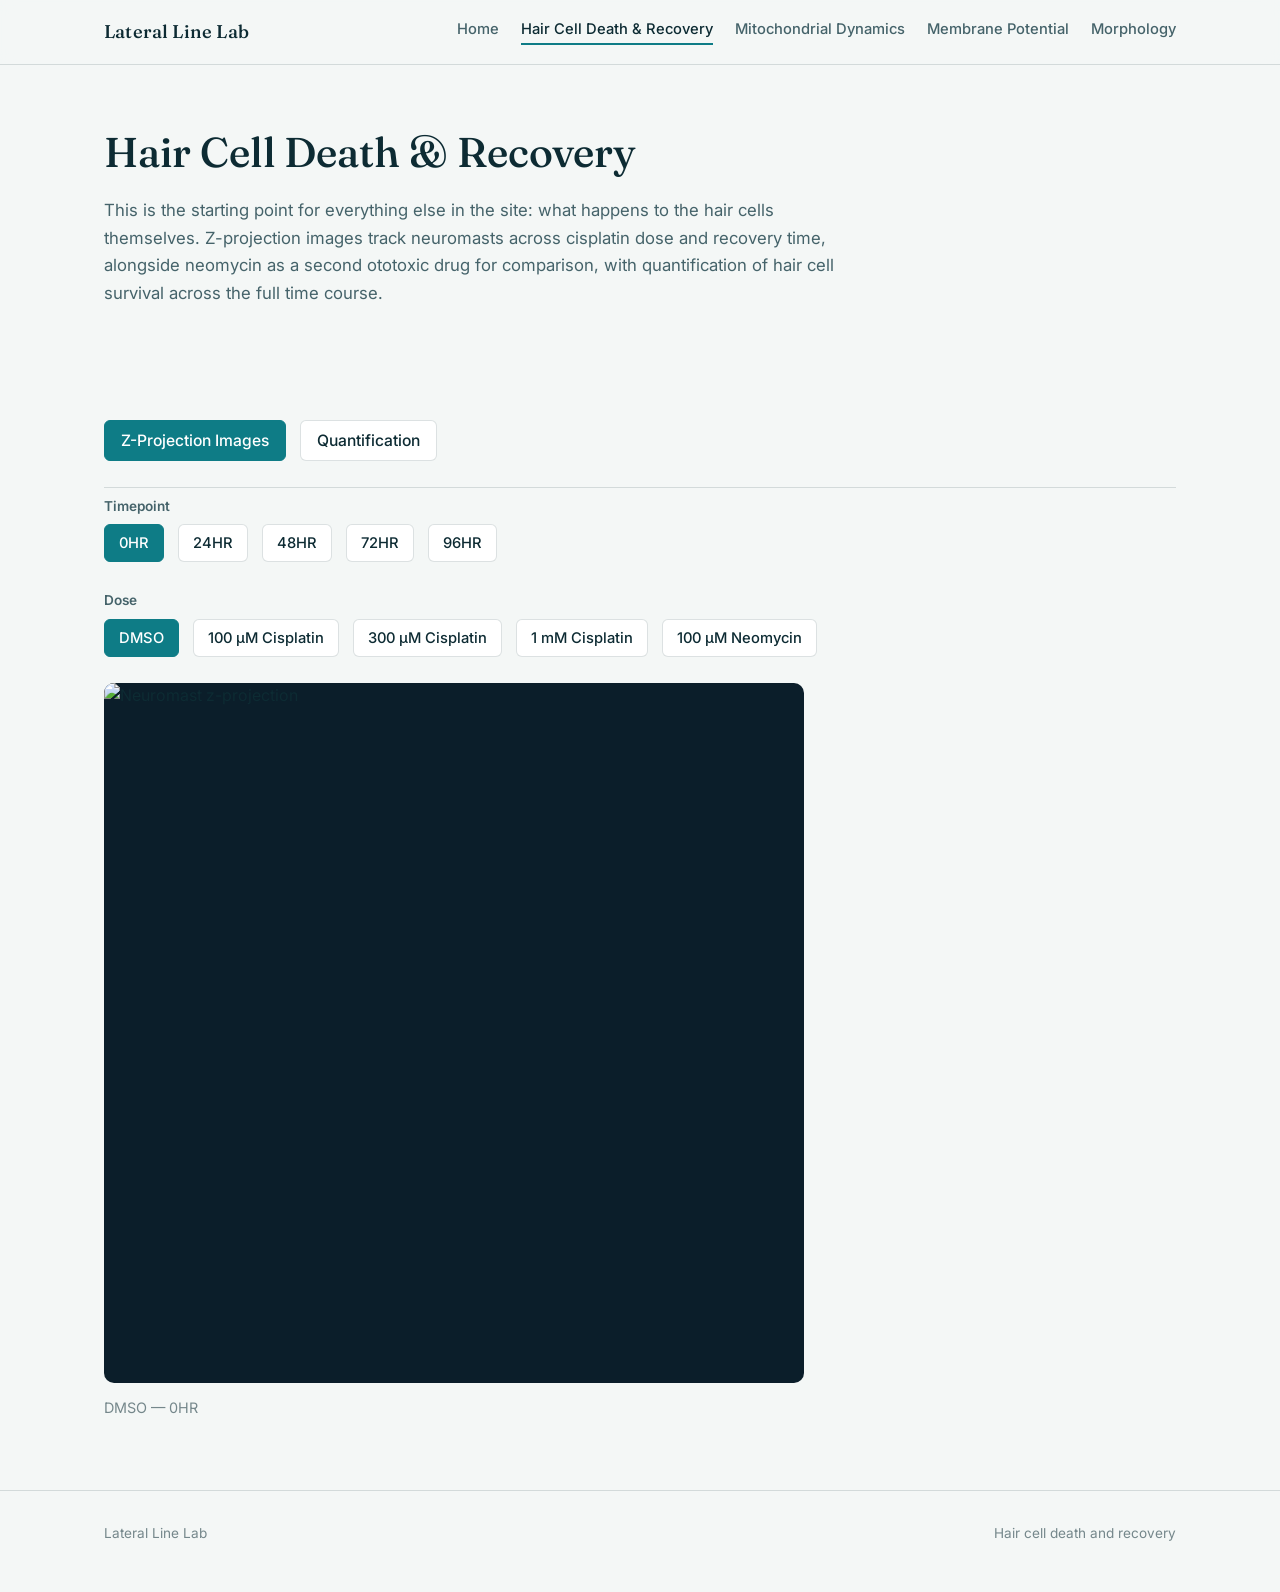
==== hair-cell-death-recovery.html @ 72f88b60 "Adding TMRE assets" ====
<!DOCTYPE html>
<html lang="en">
<head>
<meta charset="UTF-8" />
<meta name="viewport" content="width=device-width, initial-scale=1" />
<title>Hair Cell Death &amp; Recovery — Lateral Line Lab</title>
<link rel="stylesheet" href="css/style.css" />
<style>
  .hc-image-frame {
    max-width: 700px;
    aspect-ratio: 1 / 1;
    background: var(--color-deep);
    border-radius: 10px;
    overflow: hidden;
    display: flex;
    align-items: center;
    justify-content: center;
  }

  .hc-image-frame img {
    width: 100%;
    height: 100%;
    object-fit: contain;
  }

  .hc-caption {
    margin-top: 14px;
    font-size: 0.9rem;
    color: var(--color-ink-faint);
  }

  .quant-image {
    max-width: 800px;
  }

  .quant-image img {
    width: 100%;
    border-radius: 10px;
  }
</style>
</head>
<body>

<div id="site-header"></div>

<section class="page-hero">
  <div class="wrap">
    <h1>Hair Cell Death &amp; Recovery</h1>
    <p class="page-lede">
      This is the starting point for everything else in the site: what happens to the hair
      cells themselves. Z-projection images track neuromasts across cisplatin dose and
      recovery time, alongside neomycin as a second ototoxic drug for comparison, with
      quantification of hair cell survival across the full time course.
    </p>
  </div>
</section>

<section class="section">
  <div class="wrap">

    <div class="tab-bar" id="main-tabs">
      <button class="ctrl active" data-tab="images">Z-Projection Images</button>
      <button class="ctrl" data-tab="quant">Quantification</button>
    </div>

    <!-- ===================== Z-PROJECTION IMAGES ===================== -->
    <div class="tab-panel" id="panel-images">

      <div class="control-label">Timepoint</div>
      <div class="sub-tab-bar" id="image-timepoint-buttons"></div>

      <div class="control-label">Dose</div>
      <div class="sub-tab-bar" id="image-dose-buttons"></div>

      <div class="hc-image-frame">
        <img id="hc-image" src="" alt="Neuromast z-projection" />
      </div>
      <div class="hc-caption" id="hc-image-caption"></div>

    </div>

    <!-- ===================== QUANTIFICATION ===================== -->
    <div class="tab-panel" id="panel-quant" style="display:none;">

      <div class="quant-image">
        <img src="assets/hair-cell-death-recovery/images/quantification.png" alt="Quantification of hair cell survival across dose and timepoint" />
      </div>

      <div class="info-box">
        <h3>Quantification</h3>
        <p>
          Hair cell counts per neuromast across cisplatin and neomycin doses and recovery
          timepoints, normalized to control.
        </p>
      </div>

    </div>

  </div>
</section>

<div id="site-footer">
  <div class="wrap">
    <span>Lateral Line Lab</span>
    <span>Hair cell death and recovery</span>
  </div>
</div>

<script src="js/nav.js"></script>
<script>
/* ============================================================
   Config
   ============================================================ */

const TIMEPOINTS = ['0HR', '24HR', '48HR', '72HR', '96HR'];

const DOSES = [
  { key: 'dmso', label: 'DMSO' },
  { key: '100cis', label: '100 µM Cisplatin' },
  { key: '300cis', label: '300 µM Cisplatin' },
  { key: '1mmcis', label: '1 mM Cisplatin' },
  { key: '100neo', label: '100 µM Neomycin' },
];

const IMAGE_BASE = 'assets/hair-cell-death-recovery/images';

function imagePath(tp, doseKey) {
  return `${IMAGE_BASE}/${tp}_${doseKey}_zproj.png`;
}

/* ============================================================
   Main tabs
   ============================================================ */

const mainTabButtons = document.querySelectorAll('#main-tabs button');
const panels = {
  images: document.getElementById('panel-images'),
  quant: document.getElementById('panel-quant'),
};

mainTabButtons.forEach((btn) => {
  btn.addEventListener('click', () => {
    mainTabButtons.forEach((b) => b.classList.remove('active'));
    btn.classList.add('active');
    Object.entries(panels).forEach(([key, el]) => {
      el.style.display = key === btn.dataset.tab ? 'block' : 'none';
    });
  });
});

/* ============================================================
   Timepoint / dose controls
   ============================================================ */

const timepointContainer = document.getElementById('image-timepoint-buttons');
const doseContainer = document.getElementById('image-dose-buttons');
const hcImage = document.getElementById('hc-image');
const hcImageCaption = document.getElementById('hc-image-caption');

let currentTimepoint = TIMEPOINTS[0];

TIMEPOINTS.forEach((tp) => {
  const btn = document.createElement('button');
  btn.className = 'ctrl';
  btn.textContent = tp;
  btn.addEventListener('click', () => {
    timepointContainer.querySelectorAll('button').forEach((b) => b.classList.remove('active'));
    btn.classList.add('active');
    currentTimepoint = tp;
    renderDoses();
  });
  timepointContainer.appendChild(btn);
});
timepointContainer.querySelector('button').classList.add('active');

function renderDoses() {
  doseContainer.innerHTML = '';
  DOSES.forEach((dose, idx) => {
    const btn = document.createElement('button');
    btn.className = 'ctrl';
    btn.textContent = dose.label;
    btn.addEventListener('click', () => {
      doseContainer.querySelectorAll('button').forEach((b) => b.classList.remove('active'));
      btn.classList.add('active');
      setImage(currentTimepoint, dose);
    });
    if (idx === 0) btn.classList.add('active');
    doseContainer.appendChild(btn);
  });
  setImage(currentTimepoint, DOSES[0]);
}

function setImage(tp, dose) {
  hcImage.src = imagePath(tp, dose.key);
  hcImageCaption.textContent = `${dose.label} — ${tp}`;
}

renderDoses();
</script>

</body>
</html>
---- css/style.css ----
/* ===================================================
   Lateral Line Lab — shared site styles
   =================================================== */

@import url('https://fonts.googleapis.com/css2?family=Fraunces:opsz,wght@9..144,400;9..144,500;9..144,600&family=Inter:wght@400;500;600&display=swap');

:root {
  --color-bg: #F4F7F6;
  --color-bg-alt: #EAF0EF;
  --color-ink: #0D2B33;
  --color-ink-soft: #45636A;
  --color-ink-faint: rgba(13, 43, 51, 0.55);
  --color-teal: #0E7C86;
  --color-rust: #C1440E;
  --color-green: #4C7A3D;
  --color-gold: #B8873A;
  --color-deep: #0B1E2A;
  --color-deep-text: #DCE8E6;

  --font-display: 'Fraunces', Georgia, serif;
  --font-body: 'Inter', -apple-system, BlinkMacSystemFont, sans-serif;

  --max-width: 1120px;
  --border-soft: rgba(13, 43, 51, 0.14);
}

* { box-sizing: border-box; }

html { scroll-behavior: smooth; }

body {
  margin: 0;
  background: var(--color-bg);
  color: var(--color-ink);
  font-family: var(--font-body);
  font-size: 16px;
  line-height: 1.5;
  -webkit-font-smoothing: antialiased;
}

img { max-width: 100%; display: block; }

a { color: inherit; }

h1, h2, h3 {
  font-family: var(--font-display);
  font-weight: 500;
  margin: 0;
  color: var(--color-ink);
}

p { margin: 0; }

.wrap {
  max-width: var(--max-width);
  margin: 0 auto;
  padding-left: 24px;
  padding-right: 24px;
}

/* ---------- Nav ---------- */

#site-header {
  position: sticky;
  top: 0;
  z-index: 20;
  background: rgba(244, 247, 246, 0.92);
  backdrop-filter: blur(8px);
  border-bottom: 1px solid var(--border-soft);
}

.nav-inner {
  max-width: var(--max-width);
  margin: 0 auto;
  padding: 18px 24px;
  display: flex;
  align-items: center;
  justify-content: space-between;
  flex-wrap: wrap;
  gap: 12px 28px;
}

.nav-brand {
  font-family: var(--font-display);
  font-size: 1.15rem;
  font-weight: 500;
  text-decoration: none;
  color: var(--color-ink);
  letter-spacing: 0.01em;
}

.nav-links {
  display: flex;
  flex-wrap: wrap;
  gap: 22px;
}

.nav-links a {
  font-family: var(--font-body);
  font-size: 0.92rem;
  font-weight: 500;
  text-decoration: none;
  color: var(--color-ink-soft);
  padding-bottom: 3px;
  border-bottom: 2px solid transparent;
  transition: color 0.15s ease, border-color 0.15s ease;
}

.nav-links a:hover {
  color: var(--color-ink);
}

.nav-links a.active {
  color: var(--color-ink);
  border-bottom-color: var(--color-teal);
}

/* ---------- Hero ---------- */

.hero {
  max-width: var(--max-width);
  margin: 0 auto;
  padding: 72px 24px 96px;
  display: grid;
  grid-template-columns: 1.15fr 0.85fr;
  gap: 56px;
  align-items: center;
}

.hero h1 {
  font-size: clamp(2.3rem, 4.4vw, 3.4rem);
  line-height: 1.08;
  margin-bottom: 22px;
}

.hero .lede {
  font-size: 1.15rem;
  color: var(--color-ink-soft);
  line-height: 1.65;
  max-width: 46ch;
  margin-bottom: 28px;
}

.hero .lede + .lede {
  margin-top: -12px;
}

.hero-visual {
  position: relative;
}

.hero-visual .image-slot.main {
  aspect-ratio: 4 / 5;
}

.hero-visual .image-slot.inset {
  position: absolute;
  width: 48%;
  aspect-ratio: 1 / 1;
  bottom: -8%;
  left: -14%;
  border: 5px solid var(--color-bg);
  box-shadow: 0 10px 28px rgba(13, 43, 51, 0.2);
}

.hero-visual .inset-caption {
  position: absolute;
  bottom: -13%;
  left: -14%;
  width: 48%;
  text-align: center;
  font-size: 0.78rem;
  color: var(--color-ink-faint);
  padding-top: 6px;
}

/* ---------- Image slot (placeholder for real photos/renders) ---------- */

.image-slot {
  background: repeating-linear-gradient(
    135deg,
    rgba(13, 43, 51, 0.045) 0 10px,
    rgba(13, 43, 51, 0.075) 10px 20px
  );
  border: 1.5px dashed rgba(13, 43, 51, 0.35);
  border-radius: 6px;
  display: flex;
  align-items: center;
  justify-content: center;
  text-align: center;
  padding: 20px;
  min-height: 120px;
}

.image-slot .slot-copy {
  font-size: 0.82rem;
  color: var(--color-ink-faint);
  line-height: 1.5;
}

.image-slot .slot-copy strong {
  display: block;
  color: var(--color-ink-soft);
  font-weight: 600;
  margin-bottom: 4px;
}

.image-slot .slot-copy em {
  font-style: italic;
}

/* ---------- Section bands ---------- */

.section {
  padding: 72px 0;
}

.band-deep {
  background: var(--color-deep);
  color: var(--color-deep-text);
}

.band-deep h2, .band-deep .pull {
  color: #fff;
}

.pull {
  font-family: var(--font-display);
  font-size: clamp(1.5rem, 2.6vw, 2.1rem);
  line-height: 1.3;
  max-width: 24ch;
  margin-bottom: 32px;
}

.two-col {
  display: grid;
  grid-template-columns: 1fr 1fr;
  gap: 48px;
}

.two-col p {
  color: var(--color-deep-text);
  opacity: 0.9;
  line-height: 1.7;
}

.band-deep .two-col p { color: var(--color-deep-text); }

.split {
  display: grid;
  grid-template-columns: 0.85fr 1.15fr;
  gap: 56px;
  align-items: center;
}

.split.reverse {
  grid-template-columns: 1.15fr 0.85fr;
}

.split.reverse .split-visual { order: 2; }
.split.reverse .split-text { order: 1; }

.split .image-slot {
  aspect-ratio: 4 / 3;
}

.section h2 {
  font-size: clamp(1.6rem, 2.8vw, 2.1rem);
  margin-bottom: 20px;
}

.section-text p {
  color: var(--color-ink-soft);
  line-height: 1.7;
  max-width: 56ch;
}

.section-text p + p {
  margin-top: 16px;
}

/* ---------- Explore list ---------- */

.explore-list {
  border-top: 1px solid var(--border-soft);
}

.explore-item {
  display: grid;
  grid-template-columns: 3px 1fr;
  gap: 24px;
  padding: 30px 0;
  border-bottom: 1px solid var(--border-soft);
}

.explore-item .accent-bar {
  border-radius: 2px;
}

.explore-item[data-accent="rust"] .accent-bar { background: var(--color-rust); }
.explore-item[data-accent="teal"] .accent-bar { background: var(--color-teal); }
.explore-item[data-accent="gold"] .accent-bar { background: var(--color-gold); }
.explore-item[data-accent="green"] .accent-bar { background: var(--color-green); }

.explore-item-body {
  display: flex;
  justify-content: space-between;
  align-items: flex-start;
  gap: 24px;
  flex-wrap: wrap;
}

.explore-item h3 {
  font-size: 1.35rem;
  margin-bottom: 8px;
}

.explore-item p {
  color: var(--color-ink-soft);
  max-width: 54ch;
  line-height: 1.6;
}

.explore-item a.view-link {
  flex-shrink: 0;
  font-weight: 600;
  font-size: 0.92rem;
  text-decoration: none;
  border-bottom: 1px solid currentColor;
  padding-bottom: 2px;
  white-space: nowrap;
  margin-top: 4px;
}

.explore-item[data-accent="rust"] a.view-link { color: var(--color-rust); }
.explore-item[data-accent="teal"] a.view-link { color: var(--color-teal); }
.explore-item[data-accent="gold"] a.view-link { color: var(--color-gold); }
.explore-item[data-accent="green"] a.view-link { color: var(--color-green); }

/* ---------- Footer ---------- */

#site-footer {
  border-top: 1px solid var(--border-soft);
  padding: 32px 0 48px;
}

#site-footer .wrap {
  display: flex;
  justify-content: space-between;
  flex-wrap: wrap;
  gap: 12px;
  font-size: 0.85rem;
  color: var(--color-ink-faint);
}

/* ---------- Responsive ---------- */

@media (max-width: 860px) {
  .hero {
    grid-template-columns: 1fr;
    padding-top: 48px;
  }

  .hero-visual {
    max-width: 340px;
    margin: 0 auto;
  }

  .two-col {
    grid-template-columns: 1fr;
    gap: 24px;
  }

  .split, .split.reverse {
    grid-template-columns: 1fr;
  }

  .split.reverse .split-visual,
  .split.reverse .split-text,
  .split .split-visual,
  .split .split-text {
    order: initial;
  }

  .explore-item-body {
    flex-direction: column;
  }
}

/* ---------- Shared control/button styles (used on data pages) ---------- */

button.ctrl {
  margin: 0 6px 6px 0;
  padding: 9px 14px;
  font-family: var(--font-body);
  font-size: 0.92rem;
  font-weight: 500;
  cursor: pointer;
  border-radius: 6px;
  border: 1.5px solid var(--border-soft);
  background: #fff;
  color: var(--color-ink);
  transition: background 0.15s ease, color 0.15s ease, border-color 0.15s ease;
}

button.ctrl.active {
  background: var(--color-teal);
  color: #fff;
  border-color: var(--color-teal);
}

model-viewer {
  background-color: var(--color-deep);
  border-radius: 10px;
}

/* ---------- Data page layout ---------- */

.page-hero {
  padding: 56px 0 8px;
}

.page-hero h1 {
  font-size: clamp(2rem, 3.6vw, 2.6rem);
  margin-bottom: 14px;
}

.page-lede {
  color: var(--color-ink-soft);
  font-size: 1.05rem;
  line-height: 1.65;
  max-width: 70ch;
}

.tab-bar {
  display: flex;
  flex-wrap: wrap;
  gap: 8px;
  margin: 32px 0 8px;
  padding-bottom: 20px;
  border-bottom: 1px solid var(--border-soft);
}

.tab-bar button.ctrl {
  font-size: 0.98rem;
  padding: 10px 16px;
}

.sub-tab-bar {
  display: flex;
  flex-wrap: wrap;
  gap: 8px;
  margin-bottom: 20px;
}

.control-label {
  font-weight: 600;
  color: var(--color-ink-soft);
  font-size: 0.85rem;
  margin: 22px 0 8px;
}

.control-label:first-child {
  margin-top: 0;
}

.viewer-video-row {
  display: grid;
  grid-template-columns: 1.3fr 1fr;
  gap: 28px;
  align-items: start;
  margin: 18px 0 8px;
}

.viewer-video-row model-viewer {
  width: 100%;
  height: 520px;
}

.video-stack {
  position: relative;
}

.video-frame {
  width: 100%;
  aspect-ratio: 1 / 1;
  display: none;
  border-radius: 10px;
  overflow: hidden;
  background: var(--color-deep);
}

.video-frame.active {
  display: block;
}

.video-frame iframe {
  width: 100%;
  height: 100%;
  border: none;
}

.info-box {
  background: #fff;
  border: 1px solid var(--border-soft);
  border-radius: 10px;
  padding: 16px 18px;
  font-size: 0.95rem;
  color: var(--color-ink-soft);
  line-height: 1.6;
  max-width: 640px;
  margin-top: 20px;
}

.info-box h3 {
  font-size: 1.05rem;
  margin-bottom: 8px;
  color: var(--color-ink);
}

.single-viewer {
  max-width: 620px;
}

.single-viewer model-viewer {
  width: 100%;
  height: 480px;
}

@media (max-width: 860px) {
  .viewer-video-row {
    grid-template-columns: 1fr;
  }

  .viewer-video-row model-viewer {
    height: 380px;
  }
}
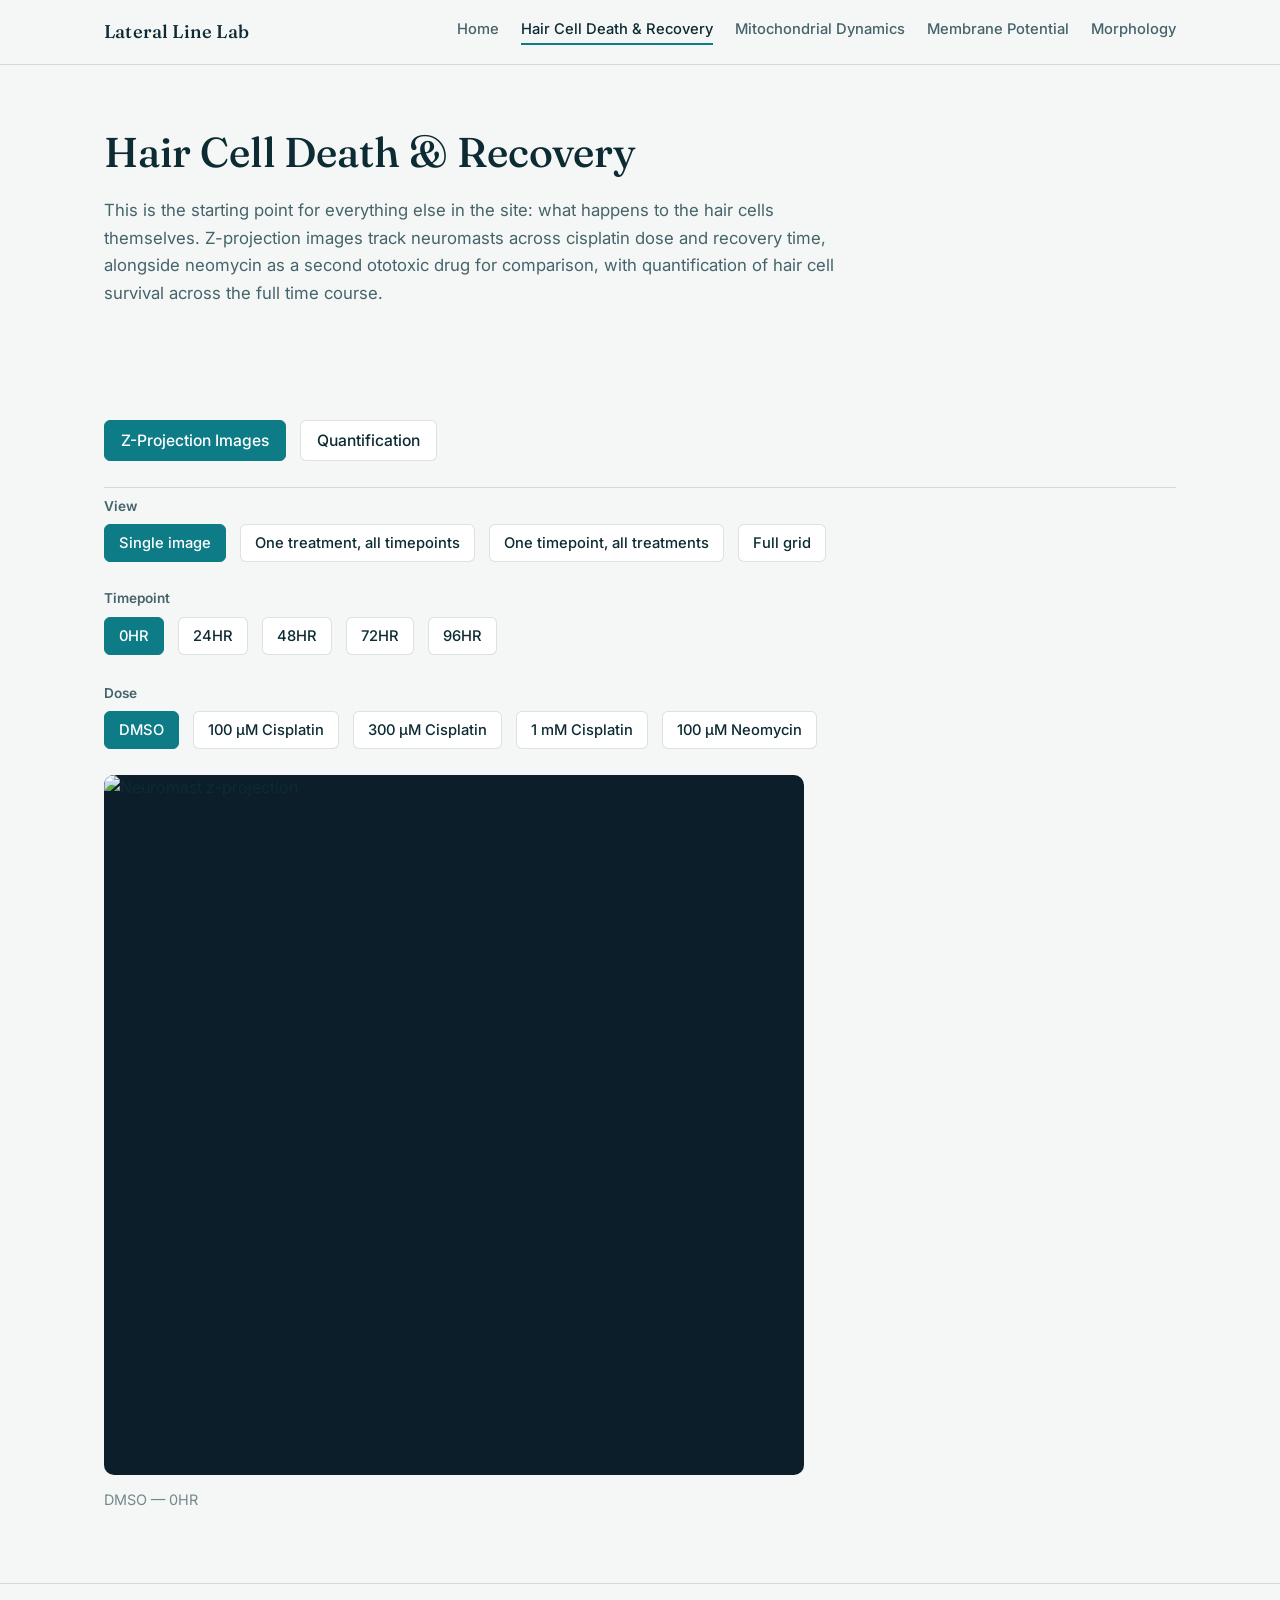
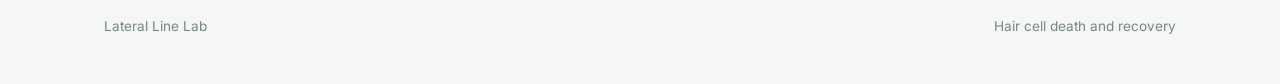
==== commit 4e3d90ac: "Update hair-cell-death-recovery.html" ====
--- a/hair-cell-death-recovery.html
+++ b/hair-cell-death-recovery.html
@@ -37,6 +37,74 @@
     width: 100%;
     border-radius: 10px;
   }
+
+  /* ---------- Grid view modes ---------- */
+
+  .grid-scroll {
+    overflow-x: auto;
+    padding-bottom: 4px;
+  }
+
+  .grid-cell {
+    display: block;
+    text-decoration: none;
+    color: inherit;
+    background: var(--color-deep);
+    border-radius: 8px;
+    overflow: hidden;
+  }
+
+  .grid-cell img {
+    width: 100%;
+    aspect-ratio: 1 / 1;
+    object-fit: cover;
+    display: block;
+  }
+
+  .grid-cell .grid-cell-label {
+    display: block;
+    font-size: 0.72rem;
+    line-height: 1.3;
+    color: var(--color-ink-soft);
+    text-align: center;
+    padding: 5px 4px;
+    background: #fff;
+  }
+
+  .strip-grid {
+    display: grid;
+    grid-template-columns: repeat(5, minmax(140px, 1fr));
+    gap: 12px;
+    margin-top: 8px;
+    min-width: 640px;
+  }
+
+  .full-grid {
+    display: grid;
+    grid-template-columns: 150px repeat(5, minmax(120px, 1fr));
+    gap: 8px;
+    margin-top: 8px;
+    min-width: 820px;
+    align-items: center;
+  }
+
+  .full-grid .grid-corner {}
+
+  .full-grid .grid-col-header {
+    font-size: 0.8rem;
+    font-weight: 600;
+    color: var(--color-ink-soft);
+    text-align: center;
+    padding: 4px;
+  }
+
+  .full-grid .grid-row-header {
+    font-size: 0.8rem;
+    font-weight: 600;
+    color: var(--color-ink-soft);
+    text-align: right;
+    padding-right: 10px;
+  }
 </style>
 </head>
 <body>
@@ -66,16 +134,54 @@
     <!-- ===================== Z-PROJECTION IMAGES ===================== -->
     <div class="tab-panel" id="panel-images">
 
-      <div class="control-label">Timepoint</div>
-      <div class="sub-tab-bar" id="image-timepoint-buttons"></div>
-
-      <div class="control-label">Dose</div>
-      <div class="sub-tab-bar" id="image-dose-buttons"></div>
-
-      <div class="hc-image-frame">
-        <img id="hc-image" src="" alt="Neuromast z-projection" />
-      </div>
-      <div class="hc-caption" id="hc-image-caption"></div>
+      <div class="control-label">View</div>
+      <div class="sub-tab-bar" id="view-mode-buttons">
+        <button class="ctrl active" data-mode="single">Single image</button>
+        <button class="ctrl" data-mode="by-treatment">One treatment, all timepoints</button>
+        <button class="ctrl" data-mode="by-timepoint">One timepoint, all treatments</button>
+        <button class="ctrl" data-mode="full-grid">Full grid</button>
+      </div>
+
+      <!-- Single image mode -->
+      <div id="mode-single">
+        <div class="control-label">Timepoint</div>
+        <div class="sub-tab-bar" id="image-timepoint-buttons"></div>
+
+        <div class="control-label">Dose</div>
+        <div class="sub-tab-bar" id="image-dose-buttons"></div>
+
+        <div class="hc-image-frame">
+          <img id="hc-image" src="" alt="Neuromast z-projection" />
+        </div>
+        <div class="hc-caption" id="hc-image-caption"></div>
+      </div>
+
+      <!-- One treatment across all timepoints -->
+      <div id="mode-by-treatment" style="display:none;">
+        <div class="control-label">Choose a treatment</div>
+        <div class="sub-tab-bar" id="treatment-select-buttons"></div>
+
+        <div class="grid-scroll">
+          <div class="strip-grid" id="by-treatment-grid"></div>
+        </div>
+      </div>
+
+      <!-- One timepoint across all treatments -->
+      <div id="mode-by-timepoint" style="display:none;">
+        <div class="control-label">Choose a timepoint</div>
+        <div class="sub-tab-bar" id="timepoint-select-buttons"></div>
+
+        <div class="grid-scroll">
+          <div class="strip-grid" id="by-timepoint-grid"></div>
+        </div>
+      </div>
+
+      <!-- Full grid -->
+      <div id="mode-full-grid" style="display:none;">
+        <div class="grid-scroll">
+          <div class="full-grid" id="full-grid"></div>
+        </div>
+      </div>
 
     </div>
 
@@ -149,8 +255,38 @@
 });
 
 /* ============================================================
-   Timepoint / dose controls
+   View mode switching
    ============================================================ */
+
+const viewModeButtons = document.querySelectorAll('#view-mode-buttons button');
+const modePanels = {
+  single: document.getElementById('mode-single'),
+  'by-treatment': document.getElementById('mode-by-treatment'),
+  'by-timepoint': document.getElementById('mode-by-timepoint'),
+  'full-grid': document.getElementById('mode-full-grid'),
+};
+
+viewModeButtons.forEach((btn) => {
+  btn.addEventListener('click', () => {
+    viewModeButtons.forEach((b) => b.classList.remove('active'));
+    btn.classList.add('active');
+    Object.entries(modePanels).forEach(([key, el]) => {
+      el.style.display = key === btn.dataset.mode ? 'block' : 'none';
+    });
+  });
+});
+
+function gridCellHtml(tp, dose) {
+  const path = imagePath(tp, dose.key);
+  return `
+    <a class="grid-cell" href="${path}" target="_blank" rel="noopener">
+      <img src="${path}" alt="${dose.label} at ${tp}" loading="lazy" />
+      <span class="grid-cell-label">${dose.label}<br>${tp}</span>
+    </a>
+  `;
+}
+
+/* ---------- Mode: single image ---------- */
 
 const timepointContainer = document.getElementById('image-timepoint-buttons');
 const doseContainer = document.getElementById('image-dose-buttons');
@@ -196,6 +332,72 @@
 }
 
 renderDoses();
+
+/* ---------- Mode: one treatment, all timepoints ---------- */
+
+const treatmentSelectButtons = document.getElementById('treatment-select-buttons');
+const byTreatmentGrid = document.getElementById('by-treatment-grid');
+
+DOSES.forEach((dose, idx) => {
+  const btn = document.createElement('button');
+  btn.className = 'ctrl';
+  btn.textContent = dose.label;
+  btn.addEventListener('click', () => {
+    treatmentSelectButtons.querySelectorAll('button').forEach((b) => b.classList.remove('active'));
+    btn.classList.add('active');
+    renderByTreatment(dose);
+  });
+  if (idx === 0) btn.classList.add('active');
+  treatmentSelectButtons.appendChild(btn);
+});
+
+function renderByTreatment(dose) {
+  byTreatmentGrid.innerHTML = TIMEPOINTS.map((tp) => gridCellHtml(tp, dose)).join('');
+}
+
+renderByTreatment(DOSES[0]);
+
+/* ---------- Mode: one timepoint, all treatments ---------- */
+
+const timepointSelectButtons = document.getElementById('timepoint-select-buttons');
+const byTimepointGrid = document.getElementById('by-timepoint-grid');
+
+TIMEPOINTS.forEach((tp, idx) => {
+  const btn = document.createElement('button');
+  btn.className = 'ctrl';
+  btn.textContent = tp;
+  btn.addEventListener('click', () => {
+    timepointSelectButtons.querySelectorAll('button').forEach((b) => b.classList.remove('active'));
+    btn.classList.add('active');
+    renderByTimepoint(tp);
+  });
+  if (idx === 0) btn.classList.add('active');
+  timepointSelectButtons.appendChild(btn);
+});
+
+function renderByTimepoint(tp) {
+  byTimepointGrid.innerHTML = DOSES.map((dose) => gridCellHtml(tp, dose)).join('');
+}
+
+renderByTimepoint(TIMEPOINTS[0]);
+
+/* ---------- Mode: full grid ---------- */
+
+const fullGrid = document.getElementById('full-grid');
+
+function renderFullGrid() {
+  let html = '<div class="grid-corner"></div>';
+  html += TIMEPOINTS.map((tp) => `<div class="grid-col-header">${tp}</div>`).join('');
+
+  DOSES.forEach((dose) => {
+    html += `<div class="grid-row-header">${dose.label}</div>`;
+    html += TIMEPOINTS.map((tp) => gridCellHtml(tp, dose)).join('');
+  });
+
+  fullGrid.innerHTML = html;
+}
+
+renderFullGrid();
 </script>
 
 </body>
